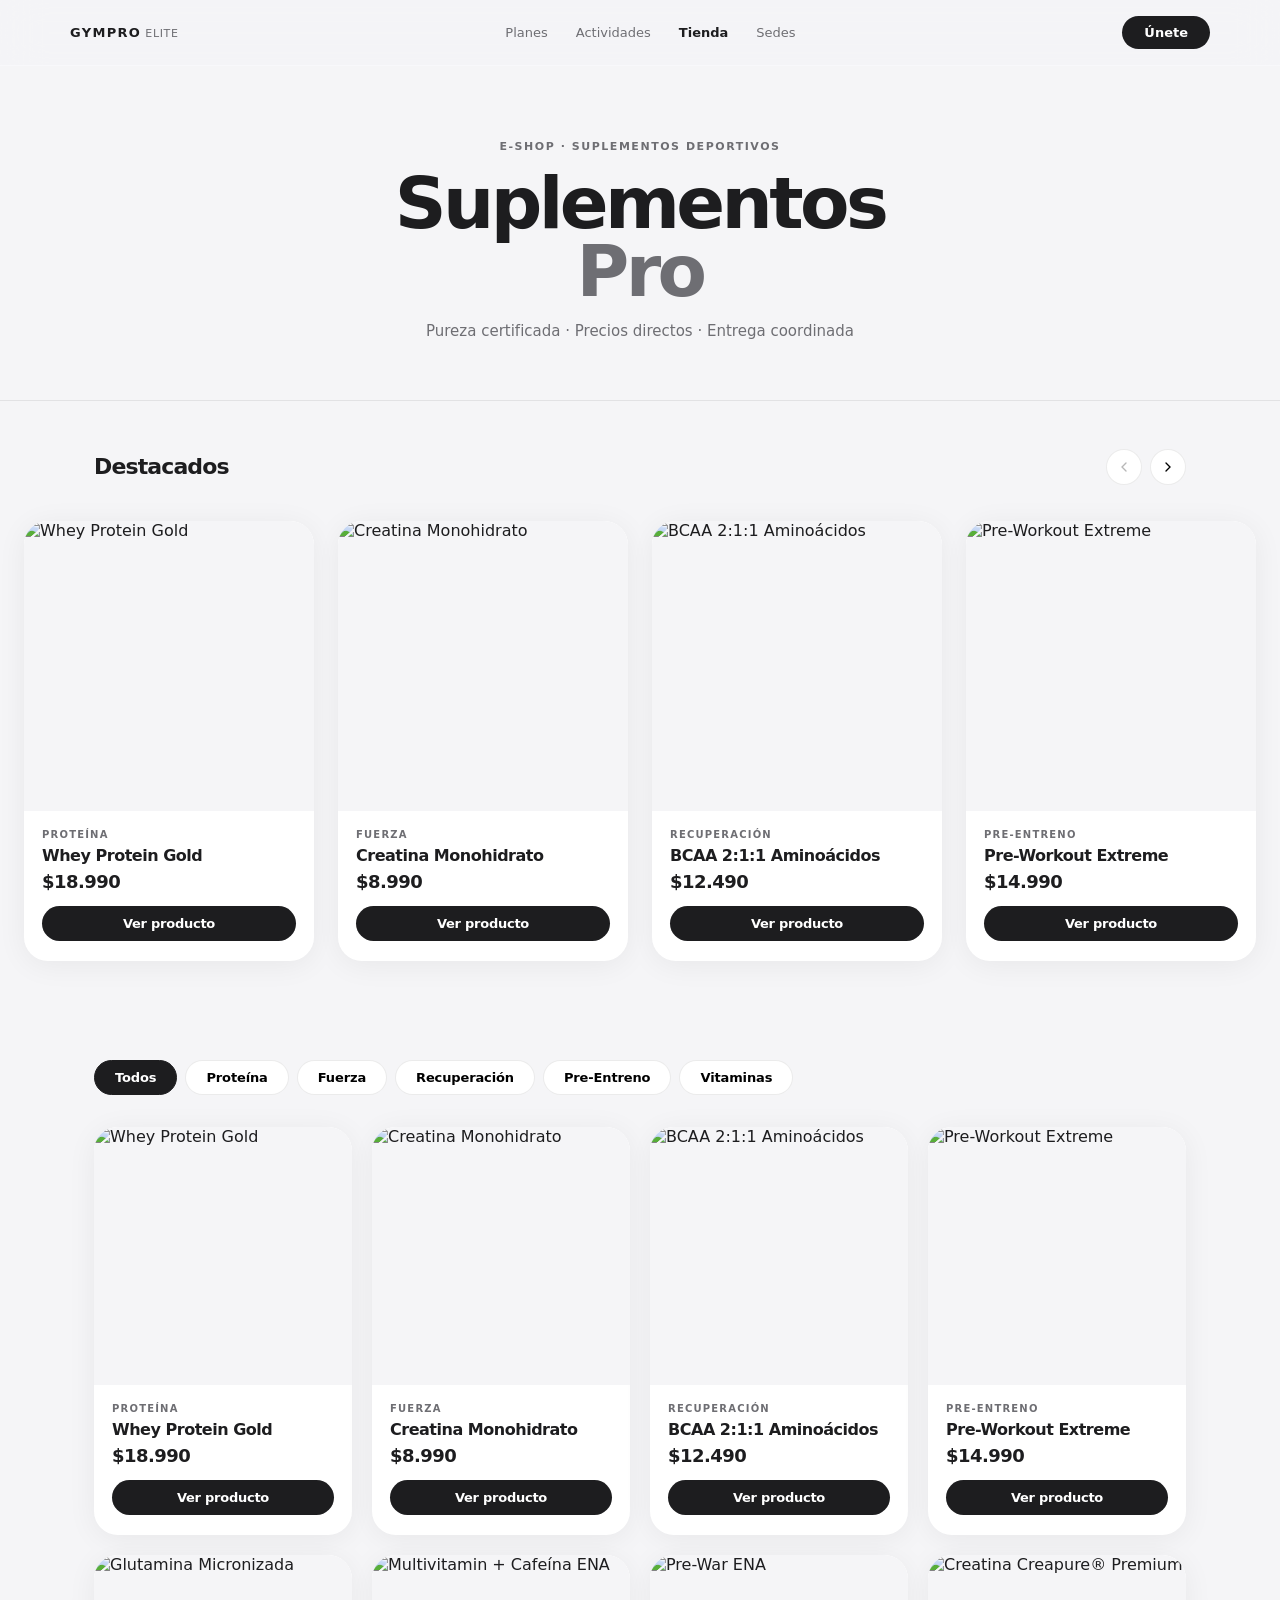
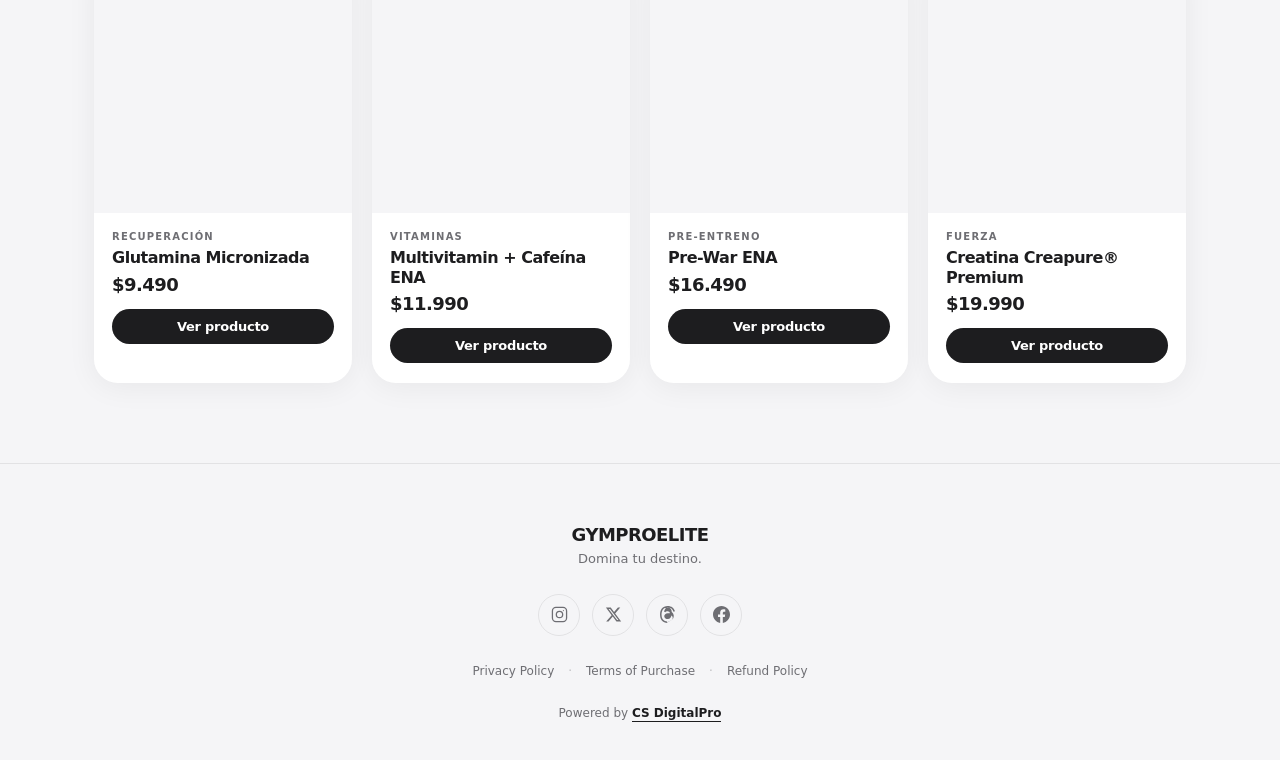
==== shop.html @ 8d7bb4a6 "feat: build completo de GymPro Elite con bento grid y shop" ====
<!DOCTYPE html>
<html lang="es">
<head>
  <meta charset="UTF-8" />
  <meta name="viewport" content="width=device-width, initial-scale=1.0" />
  <title>GymPro Elite — Tienda de Suplementos</title>
  <meta name="description" content="Suplementos deportivos premium. Whey Protein, Creatina, BCAA, Pre-workout y más. Pureza garantizada en cada scoop." />
  <link rel="icon" type="image/svg+xml" href="data:image/svg+xml,<svg xmlns='http://www.w3.org/2000/svg' viewBox='0 0 32 32'><rect width='32' height='32' rx='8' fill='%23CCFF00'/><text x='50%25' y='56%25' text-anchor='middle' dominant-baseline='middle' font-family='system-ui' font-weight='900' font-size='16' fill='%231D1D1F'>G</text></svg>" />
  <link rel="stylesheet" href="assets/css/style.css" />
  <link rel="stylesheet" href="https://cdn.jsdelivr.net/npm/swiper@11/swiper-bundle.min.css" />
</head>
<body>

  <!-- ================================================================
       NAVIGATION
       ================================================================ -->
  <nav class="nav" id="nav" role="navigation" aria-label="Navegación principal">
    <div class="nav__inner">
      <a href="index.html" class="nav__logo">GYMPRO<span> ELITE</span></a>

      <div class="nav__links">
        <a href="index.html#planes">Planes</a>
        <a href="index.html#bento">Actividades</a>
        <a href="shop.html" class="active">Tienda</a>
        <a href="index.html#sedes">Sedes</a>
      </div>

      <button class="nav__burger" id="burger" aria-label="Menú" aria-expanded="false">
        <span></span><span></span><span></span>
      </button>

      <a href="index.html#planes" class="nav__cta">Únete</a>
    </div>

    <div class="nav__mobile" id="nav-mobile" aria-hidden="true">
      <a href="index.html#planes">Planes</a>
      <a href="index.html#bento">Actividades</a>
      <a href="shop.html">Tienda</a>
      <a href="index.html#sedes">Sedes</a>
      <a href="legal.html">Legal</a>
    </div>
  </nav>

  <!-- ================================================================
       SHOP HERO BANNER
       ================================================================ -->
  <header class="shop-hero" aria-label="Encabezado tienda">
    <p class="shop-hero__eyebrow">E-Shop · Suplementos Deportivos</p>
    <h1 class="shop-hero__title">
      Suplementos<br /><span>Pro</span>
    </h1>
    <p class="shop-hero__sub">Pureza certificada · Precios directos · Entrega coordinada</p>
  </header>

  <!-- ================================================================
       FEATURED PRODUCTS SLIDER — Swiper con navegación por flechas en
       desktop y swipe en mobile
       ================================================================ -->
  <section class="shop-slider-wrap reveal" aria-label="Productos destacados">
    <div class="shop-slider-header">
      <h2>Destacados</h2>
      <div class="shop-nav-btns" aria-label="Navegar productos">
        <button class="shop-nav-btn shop-prev" aria-label="Anterior">
          <svg viewBox="0 0 24 24" fill="none" stroke="currentColor" stroke-width="2" stroke-linecap="round">
            <polyline points="15 18 9 12 15 6"/>
          </svg>
        </button>
        <button class="shop-nav-btn shop-next" aria-label="Siguiente">
          <svg viewBox="0 0 24 24" fill="none" stroke="currentColor" stroke-width="2" stroke-linecap="round">
            <polyline points="9 18 15 12 9 6"/>
          </svg>
        </button>
      </div>
    </div>

    <!-- Swiper: slides renderiazadas dinámicamente desde JS -->
    <div class="shop-swiper swiper">
      <div class="swiper-wrapper">
        <!-- Productos insertados por main.js → initShopSlider() -->
      </div>
    </div>
  </section>

  <!-- ================================================================
       CATEGORY FILTERS — Filtrado en tiempo real sin recarga
       ================================================================ -->
  <section class="shop-filters reveal" aria-label="Filtrar por categoría" role="group">
    <button class="filter-btn active" data-filter="all">Todos</button>
    <button class="filter-btn" data-filter="Proteína">Proteína</button>
    <button class="filter-btn" data-filter="Fuerza">Fuerza</button>
    <button class="filter-btn" data-filter="Recuperación">Recuperación</button>
    <button class="filter-btn" data-filter="Pre-Entreno">Pre-Entreno</button>
    <button class="filter-btn" data-filter="Vitaminas">Vitaminas</button>
  </section>

  <!-- ================================================================
       PRODUCT GRID — CSS Grid responsivo, filtrable por categoría
       ================================================================ -->
  <section class="shop-grid-wrap" aria-label="Catálogo de productos">
    <div class="shop-grid" id="shop-grid" role="list">
      <!-- Tarjetas insertadas por main.js → renderShopGrid() -->
    </div>

    <!-- Estado vacío cuando no hay productos en la categoría seleccionada -->
    <div class="shop-empty" id="shop-empty" role="status" aria-live="polite">
      <p>No hay productos en esta categoría por el momento.</p>
    </div>
  </section>

  <!-- ================================================================
       FOOTER
       ================================================================ -->
  <footer class="footer" role="contentinfo">
    <div class="footer__inner">

      <div class="footer__brand">
        <span class="footer__logo-txt">GYMPRO<strong>ELITE</strong></span>
        <p class="footer__tagline">Domina tu destino.</p>
      </div>

      <nav class="footer__social" aria-label="Redes sociales">
        <a href="#" class="social-icon" aria-label="Instagram">
          <svg viewBox="0 0 24 24" fill="none" stroke="currentColor" stroke-width="1.8" stroke-linecap="round">
            <rect x="2" y="2" width="20" height="20" rx="5"/>
            <circle cx="12" cy="12" r="4.5"/>
            <circle cx="17.5" cy="6.5" r="0.8" fill="currentColor" stroke="none"/>
          </svg>
        </a>
        <a href="#" class="social-icon" aria-label="X (Twitter)">
          <svg viewBox="0 0 24 24" fill="currentColor">
            <path d="M18.244 2.25h3.308l-7.227 8.26 8.502 11.24H16.17l-5.214-6.817L4.99 21.75H1.68l7.73-8.835L1.254 2.25H8.08l4.713 6.231zm-1.161 17.52h1.833L7.084 4.126H5.117z"/>
          </svg>
        </a>
        <a href="#" class="social-icon" aria-label="Threads">
          <svg viewBox="0 0 24 24" fill="currentColor">
            <path d="M12.186 24h-.007c-3.581-.024-6.334-1.205-8.184-3.509C2.35 18.44 1.5 15.586 1.472 12.01v-.017c.028-3.579.879-6.43 2.525-8.482C5.845 1.205 8.6.024 12.18 0h.014c2.746.02 5.043.725 6.826 2.098 1.677 1.29 2.858 3.13 3.509 5.467l-2.04.569c-1.104-3.96-3.898-5.984-8.304-6.015-2.91.022-5.11.936-6.54 2.717C4.307 6.504 3.616 8.914 3.589 12c.027 3.086.718 5.496 2.057 7.164 1.43 1.783 3.631 2.698 6.54 2.717 2.623-.02 4.358-.631 5.8-2.045 1.647-1.613 1.618-3.593 1.09-4.798-.31-.71-.873-1.3-1.634-1.75-.192 1.352-.622 2.446-1.284 3.272-.886 1.102-2.14 1.704-3.73 1.79-1.202.065-2.361-.218-3.259-.801-1.063-.689-1.685-1.74-1.752-2.964-.065-1.19.408-2.285 1.33-3.082.88-.76 2.119-1.207 3.583-1.291 1.195-.069 2.314.158 3.02.142-.126-.981-.439-1.676-.96-2.075-.595-.46-1.42-.698-2.507-.713l-.06-.001c-1.05 0-2.278.317-2.978 1.404l-1.74-1.133C8.764 2.585 10.26 2 12.085 2l.078.002c3.726.053 5.8 2.366 5.8 5.767 0 .27-.011.537-.033.801.307.219.594.457.857.713 1.087 1.051 1.783 2.394 1.952 3.799.232 1.935-.117 4.434-2.29 6.482-1.884 1.779-4.207 2.641-7.585 2.436z"/>
          </svg>
        </a>
        <a href="#" class="social-icon" aria-label="Facebook">
          <svg viewBox="0 0 24 24" fill="currentColor">
            <path d="M24 12.073c0-6.627-5.373-12-12-12s-12 5.373-12 12c0 5.99 4.388 10.954 10.125 11.854v-8.385H7.078v-3.47h3.047V9.43c0-3.007 1.792-4.669 4.533-4.669 1.312 0 2.686.235 2.686.235v2.953H15.83c-1.491 0-1.956.925-1.956 1.874v2.25h3.328l-.532 3.47h-2.796v8.385C19.612 23.027 24 18.062 24 12.073z"/>
          </svg>
        </a>
      </nav>

      <div class="footer__links">
        <a href="legal.html#privacy">Privacy Policy</a>
        <span class="footer__divider">·</span>
        <a href="legal.html#terms">Terms of Purchase</a>
        <span class="footer__divider">·</span>
        <a href="legal.html#refund">Refund Policy</a>
      </div>

      <p class="footer__powered">
        Powered by <a href="https://csdigitalpro.com" target="_blank" rel="noopener noreferrer">CS DigitalPro</a>
      </p>

    </div>
  </footer>

  <!-- ================================================================
       MODAL: PRODUCTO
       ================================================================ -->
  <div class="modal-overlay" id="modal-product" role="dialog" aria-modal="true" aria-labelledby="pm-name">
    <div class="modal modal--product">
      <button class="modal__close" onclick="closeModal('modal-product')" aria-label="Cerrar">✕</button>
      <div class="product-modal">
        <div class="product-modal__img">
          <img id="pm-img" src="" alt="" />
          <span class="product-modal__badge" id="pm-cat"></span>
        </div>
        <div class="product-modal__info">
          <span class="product-modal__cat" id="pm-cat-lbl"></span>
          <h2 class="product-modal__name" id="pm-name"></h2>
          <p class="product-modal__desc" id="pm-desc"></p>
          <div id="pm-variants"></div>
          <p class="product-modal__price" id="pm-price"></p>
          <div class="product-modal__actions">
            <button class="btn btn--dark" onclick="addToCart()">Agregar al carrito</button>
            <button class="btn btn--neon" onclick="buyOnWhatsApp()">Comprar por WhatsApp</button>
          </div>
        </div>
      </div>
    </div>
  </div>

  <!-- ================================================================
       MODAL: COMPRA EXITOSA
       ================================================================ -->
  <div class="modal-overlay" id="modal-success" role="dialog" aria-modal="true" aria-labelledby="success-title">
    <div class="modal modal--success">
      <button class="modal__close" onclick="closeModal('modal-success')" aria-label="Cerrar">✕</button>
      <div class="success-icon" aria-hidden="true">
        <svg viewBox="0 0 60 60" fill="none">
          <circle cx="30" cy="30" r="28" stroke="#CCFF00" stroke-width="2"/>
          <path d="M18 30 L26 38 L42 22" stroke="#CCFF00" stroke-width="3" stroke-linecap="round" stroke-linejoin="round"/>
        </svg>
      </div>
      <h2 id="success-title">¡Compra Exitosa!</h2>
      <p>Tu pedido fue registrado. Nos comunicaremos por WhatsApp para coordinar el envío. ¡Gracias por elegir GymPro Elite!</p>
      <button class="btn btn--dark" onclick="closeModal('modal-success')">Cerrar</button>
    </div>
  </div>

  <!-- Cart bubble -->
  <button class="cart-bubble" id="cart-bubble" aria-label="Ver carrito">
    <svg viewBox="0 0 24 24" fill="none" stroke="currentColor" stroke-width="2" stroke-linecap="round">
      <path d="M6 2L3 6v14a2 2 0 002 2h14a2 2 0 002-2V6l-3-4z"/>
      <line x1="3" y1="6" x2="21" y2="6"/>
      <path d="M16 10a4 4 0 01-8 0"/>
    </svg>
    <span class="cart-count" id="cart-count">0</span>
  </button>

  <script src="https://cdn.jsdelivr.net/npm/swiper@11/swiper-bundle.min.js"></script>
  <script src="assets/js/main.js"></script>
</body>
</html>
---- assets/css/style.css ----
/* ============================================================
   GymPro Elite — style.css
   Apple Light Tech Aesthetic · CsDigitalPro Agency
   ============================================================ */

/* ---- 1. CSS Custom Properties ----
   Paleta central: fondo seda, blanco puro, neon #CCFF00, dark #1D1D1F.
   Todas las animaciones usan --ease para coherencia visual global. */
:root {
  --bg:       #F5F5F7;
  --white:    #FFFFFF;
  --neon:     #CCFF00;
  --dark:     #1D1D1F;
  --grey:     #6E6E73;
  --border:   rgba(0, 0, 0, 0.08);
  --shadow:   0 4px 30px rgba(0, 0, 0, 0.06);
  --shadow-h: 0 16px 50px rgba(0, 0, 0, 0.12);
  --radius:   24px;
  --radius-s: 14px;
  /* Curva de animación inspirada en Motion de Apple */
  --ease:     cubic-bezier(0.23, 1, 0.32, 1);
  --dur:      0.8s;
  --font:     -apple-system, BlinkMacSystemFont, 'SF Pro Display', 'Segoe UI', system-ui, sans-serif;
}

/* ---- 2. Reset & Base ---- */
*, *::before, *::after { box-sizing: border-box; margin: 0; padding: 0; }
html { scroll-behavior: smooth; font-size: 16px; -webkit-text-size-adjust: 100%; }
body {
  font-family: var(--font);
  background: var(--bg);
  color: var(--dark);
  overflow-x: hidden;
  animation: pageFadeIn 0.6s var(--ease) both;
}
/* IMPORTANTE: Solo opacity — nunca transform en body.
   Un transform en cualquier ancestor convierte ese nodo en el containing block
   de todos sus descendientes con position:fixed, rompiendo los modales. */
@keyframes pageFadeIn { from { opacity: 0; } to { opacity: 1; } }
img  { max-width: 100%; display: block; }
a    { text-decoration: none; color: inherit; }
ul   { list-style: none; }
button { cursor: pointer; border: none; background: none; font-family: var(--font); }
input, select { font-family: var(--font); }

/* ---- 3. Utility Buttons ----
   Sistema de botones tipo cápsula inspirado en Apple HIG. */
.btn {
  display: inline-flex; align-items: center; justify-content: center; gap: 8px;
  padding: 14px 30px; border-radius: 50px;
  font-size: 15px; font-weight: 600; letter-spacing: -0.02em;
  transition: all var(--dur) var(--ease); white-space: nowrap;
}
.btn--dark   { background: var(--dark); color: var(--white); }
.btn--dark:hover   { background: #333; transform: translateY(-2px); box-shadow: 0 10px 30px rgba(0,0,0,.2); }
.btn--neon   { background: var(--neon); color: var(--dark); }
.btn--neon:hover   { background: #d4ff00; transform: translateY(-2px); box-shadow: 0 10px 30px rgba(204,255,0,.4); }
.btn--outline{ background: transparent; color: var(--dark); border: 1.5px solid var(--border); }
.btn--outline:hover{ background: var(--dark); color: var(--white); border-color: var(--dark); transform: translateY(-2px); }
.btn--sm     { padding: 10px 20px; font-size: 13px; }

/* ---- 4. Reveal on Scroll ----
   IntersectionObserver activa .visible cuando el elemento entra al viewport.
   Los elementos se deslizan desde abajo con fade-in progresivo. */
.reveal {
  opacity: 0;
  transform: translateY(40px);
  transition: opacity 0.9s var(--ease), transform 0.9s var(--ease);
}
.reveal.visible { opacity: 1; transform: none; }

/* Variante: retraso escalonado por índice (aplicado desde JS) */
.reveal[data-delay="1"] { transition-delay: 0.1s; }
.reveal[data-delay="2"] { transition-delay: 0.2s; }
.reveal[data-delay="3"] { transition-delay: 0.3s; }
.reveal[data-delay="4"] { transition-delay: 0.4s; }

/* ============================================================
   5. NAVIGATION — Glassmorphism sticky nav
   backdrop-filter crea el efecto de vidrio esmerilado.
   La clase --scrolled se agrega dinámicamente con JS. */
.nav {
  position: fixed; top: 0; left: 0; right: 0; z-index: 100;
  padding: 16px 24px;
  backdrop-filter: blur(20px) saturate(180%);
  -webkit-backdrop-filter: blur(20px) saturate(180%);
  background: rgba(245, 245, 247, 0.82);
  border-bottom: 1px solid rgba(255, 255, 255, 0.4);
  transition: padding 0.4s var(--ease), background 0.4s var(--ease);
}
.nav--scrolled { padding: 10px 24px; background: rgba(245, 245, 247, 0.96); }

.nav__inner {
  max-width: 1140px; margin: 0 auto;
  display: flex; align-items: center; justify-content: space-between; gap: 16px;
}
.nav__logo {
  font-size: 13px; font-weight: 800; letter-spacing: 0.1em; color: var(--dark);
  text-transform: uppercase;
}
.nav__logo span { color: var(--grey); font-weight: 400; font-size: 11px; letter-spacing: 0.06em; }

.nav__links { display: flex; gap: 28px; font-size: 13px; font-weight: 500; color: var(--grey); }
.nav__links a { transition: color 0.3s; }
.nav__links a:hover { color: var(--dark); }

.nav__cta {
  background: var(--dark); color: var(--white);
  padding: 9px 22px; border-radius: 50px;
  font-size: 13px; font-weight: 600;
  transition: all 0.3s var(--ease);
}
.nav__cta:hover { background: #2d2d30; transform: scale(1.04); }

/* Hamburger — mobile only */
.nav__burger {
  display: none; flex-direction: column; gap: 5px;
  width: 24px; cursor: pointer;
}
.nav__burger span {
  display: block; height: 2px; background: var(--dark); border-radius: 2px;
  transition: all 0.3s var(--ease);
}
.nav__burger.active span:nth-child(1) { transform: translateY(7px) rotate(45deg); }
.nav__burger.active span:nth-child(2) { opacity: 0; transform: scaleX(0); }
.nav__burger.active span:nth-child(3) { transform: translateY(-7px) rotate(-45deg); }

/* Mobile nav drawer */
.nav__mobile {
  display: none; flex-direction: column; gap: 0;
  position: fixed; top: 60px; left: 0; right: 0; z-index: 99;
  background: rgba(245,245,247,0.98);
  backdrop-filter: blur(20px);
  border-bottom: 1px solid var(--border);
  padding: 16px 24px;
  transform: translateY(-110%);
  transition: transform 0.5s var(--ease);
}
.nav__mobile.open { transform: translateY(0); }
.nav__mobile a {
  padding: 14px 0; font-size: 16px; font-weight: 600;
  border-bottom: 1px solid var(--border); color: var(--dark);
}
.nav__mobile a:last-child { border: none; }

/* ============================================================
   6. HERO SECTION — Parallax dinámico en 3 capas
   Capa 1 (bg): Texto "LIMITLESS" en gris ultra suave, se mueve en parallax lento.
   Capa 2 (content): Headline principal + CTA.
   El efecto parallax se gestiona desde JS vía requestAnimationFrame. */
.hero {
  min-height: 100svh; min-height: 100vh;
  display: flex; flex-direction: column; align-items: center; justify-content: center;
  text-align: center; position: relative; overflow: hidden;
  padding: 120px 24px 80px;
}

/* Texto de fondo — capa parallax lenta */
.hero__bg-text {
  position: absolute;
  font-size: clamp(72px, 22vw, 260px);
  font-weight: 900; letter-spacing: -0.06em;
  color: rgba(0, 0, 0, 0.04);
  white-space: nowrap; user-select: none; pointer-events: none;
  top: 50%; transform: translateY(-50%);
  will-change: transform;
}

/* Contenido principal */
.hero__content { position: relative; z-index: 2; max-width: 720px; }

.hero__eyebrow {
  font-size: 11px; font-weight: 700; letter-spacing: 0.14em;
  text-transform: uppercase; color: var(--grey); margin-bottom: 24px;
}
.hero__title {
  font-size: clamp(52px, 11vw, 108px);
  font-weight: 900; line-height: 0.92;
  letter-spacing: -0.05em; color: var(--dark);
  margin-bottom: 24px;
}
.hero__highlight {
  background: var(--neon); padding: 2px 8px 6px;
  display: inline-block; border-radius: 4px;
}
.hero__sub {
  font-size: 16px; color: var(--grey); line-height: 1.65;
  margin-bottom: 40px; max-width: 460px; margin-left: auto; margin-right: auto;
}

/* Scroll indicator animado */
.hero__scroll {
  position: absolute; bottom: 32px; left: 50%;
  transform: translateX(-50%); display: flex; flex-direction: column; align-items: center; gap: 8px;
}
.hero__scroll-line {
  width: 1px; height: 48px;
  background: linear-gradient(to bottom, transparent, var(--grey));
  animation: scrollPulse 2s ease-in-out infinite;
}
.hero__scroll-label { font-size: 10px; color: var(--grey); letter-spacing: 0.1em; text-transform: uppercase; }
@keyframes scrollPulse {
  0%, 100% { opacity: 0; transform: scaleY(0.5); }
  50%       { opacity: 1; transform: scaleY(1); }
}

/* ============================================================
   7. BENTO GRID — Layout tipo Apple App Store
   3 columnas en desktop: E-Shop (tall left) + HIIT + Bio-Data (top right) + Sedes (bottom right, 2 cols).
   Se aplana a 1 columna en mobile. */
.bento { max-width: 1140px; margin: 0 auto; padding: 40px 20px 80px; }

.bento__grid {
  display: grid;
  grid-template-columns: 1.15fr 1fr 1fr;
  grid-template-rows: 280px 220px;
  gap: 16px;
}

/* ---- Bento Card Base ---- */
.bento__card {
  background: var(--white); border-radius: var(--radius);
  padding: 28px 28px 24px; position: relative; overflow: hidden;
  transition: transform var(--dur) var(--ease), box-shadow var(--dur) var(--ease);
  box-shadow: var(--shadow); cursor: default;
}
.bento__card--clickable { cursor: pointer; }
.bento__card--clickable:hover { transform: translateY(-5px) scale(1.012); box-shadow: var(--shadow-h); }
.bento__card--neon { background: var(--neon); }

/* Grid placement */
.bento__card--shop   { grid-column: 1; grid-row: 1 / 3; }
.bento__card--act    { grid-column: 2; grid-row: 1; }
.bento__card--bio    { grid-column: 3; grid-row: 1; }
.bento__card--sedes  { grid-column: 2 / 4; grid-row: 2; }

/* ---- Bento Texto ---- */
.bento__label {
  font-size: 10px; font-weight: 700; letter-spacing: 0.16em;
  text-transform: uppercase; color: var(--grey); display: block; margin-bottom: 12px;
}
.bento__card--neon .bento__label { color: rgba(0,0,0,0.45); }
.bento__title {
  font-size: clamp(20px, 2.5vw, 30px);
  font-weight: 800; letter-spacing: -0.04em; line-height: 1.1; margin-bottom: 8px;
}
.bento__sub { font-size: 13px; color: var(--grey); }
.bento__card--neon .bento__sub { color: rgba(0,0,0,0.55); }

/* ---- E-Shop Card: mini-slider automático ---- */
.bento__shop-link {
  display: inline-block; margin-top: 10px;
  font-size: 13px; font-weight: 600; color: var(--grey);
  transition: color 0.3s;
}
.bento__shop-link:hover { color: var(--dark); }

/* El slider ocupa el espacio inferior de la card con fade superior para fusionarse con el fondo */
.bento-mini-slider {
  position: absolute; bottom: 0; right: 0; left: 0;
  height: 220px; border-radius: 0 0 var(--radius) var(--radius); overflow: hidden;
}
/* Gradiente superior que suaviza la transición imagen→fondo blanco de la card */
.bento-mini-slider::before {
  content: ''; position: absolute; top: 0; left: 0; right: 0; height: 60px; z-index: 1;
  background: linear-gradient(to bottom, var(--white), transparent);
}
.bento-mini-slider .swiper-slide img {
  width: 100%; height: 100%; object-fit: cover;
  transition: transform 0.8s var(--ease);
}
.bento-mini-slider .swiper-slide:hover img { transform: scale(1.05); }

/* ---- Actividades Card ---- */
.bento__act-icon {
  position: absolute; bottom: 20px; right: 20px; width: 56px; height: 56px;
  opacity: 0.45; transition: all 0.5s var(--ease);
}
.bento__card--act:hover .bento__act-icon { opacity: 0.9; transform: rotate(15deg) scale(1.1); }

/* ---- Bio-Data Card: gráfico SVG animado ---- */
.bento__chart {
  width: 100%; margin: 14px 0 12px;
}
/* La línea del gráfico se anima con stroke-dasharray al hacer hover */
.bento__chart-line {
  stroke-dasharray: 300;
  stroke-dashoffset: 300;
  animation: drawLine 1.5s var(--ease) forwards;
  animation-delay: 0.5s;
}
@keyframes drawLine { to { stroke-dashoffset: 0; } }

.bento__stats { display: flex; gap: 20px; margin-top: 4px; }
.bento__stat  { display: flex; flex-direction: column; gap: 2px; }
.bento__stat-num { font-size: 20px; font-weight: 800; letter-spacing: -0.04em; }
.bento__stat-lbl { font-size: 10px; color: var(--grey); text-transform: uppercase; letter-spacing: 0.08em; }

/* ---- Sedes Card ---- */
.bento__tags { display: flex; gap: 8px; flex-wrap: wrap; margin: 14px 0 0; }
.tag {
  background: var(--bg); padding: 7px 16px; border-radius: 50px;
  font-size: 12px; font-weight: 500; border: 1px solid var(--border);
  transition: all 0.3s var(--ease);
}
.tag:hover { background: var(--dark); color: var(--white); border-color: var(--dark); }
.bento__map-svg {
  position: absolute; bottom: 16px; right: 16px;
  width: 90px; height: 90px; opacity: 0.5;
}

/* ============================================================
   8. STATS BAR — Contadores animados con número en Neon */
.stats { background: var(--dark); color: var(--white); padding: 64px 24px; }
.stats__inner {
  max-width: 1140px; margin: 0 auto;
  display: grid; grid-template-columns: repeat(4, 1fr); gap: 32px; text-align: center;
}
.stats__num {
  display: block; font-size: clamp(36px, 5vw, 60px);
  font-weight: 900; letter-spacing: -0.04em; color: var(--neon);
}
.stats__suffix { font-size: 0.65em; }
.stats__label  { font-size: 13px; color: rgba(255,255,255,0.45); margin-top: 8px; display: block; }

/* ============================================================
   9. FOOTER */
.footer {
  background: var(--bg); border-top: 1px solid var(--border);
  padding: 60px 24px 40px;
}
.footer__inner {
  max-width: 1140px; margin: 0 auto;
  display: flex; flex-direction: column; align-items: center; gap: 28px; text-align: center;
}
.footer__logo-txt { font-size: 18px; font-weight: 900; letter-spacing: -0.03em; display: block; margin-bottom: 6px; }
.footer__tagline  { font-size: 13px; color: var(--grey); }

/* Social icons */
.footer__social { display: flex; gap: 12px; }
.social-icon {
  width: 42px; height: 42px; border-radius: 50%;
  border: 1px solid var(--border); color: var(--grey);
  display: flex; align-items: center; justify-content: center;
  transition: all 0.35s var(--ease);
}
.social-icon svg { width: 17px; height: 17px; }
.social-icon:hover { background: var(--dark); color: var(--white); border-color: var(--dark); transform: translateY(-3px) scale(1.08); }

/* Footer links */
.footer__links { display: flex; gap: 14px; align-items: center; flex-wrap: wrap; justify-content: center; font-size: 12px; color: var(--grey); }
.footer__links a:hover { color: var(--dark); }
.footer__divider { opacity: 0.4; }

.footer__powered { font-size: 12px; color: var(--grey); }
.footer__powered a { font-weight: 700; color: var(--dark); border-bottom: 1px solid var(--dark); padding-bottom: 1px; transition: all 0.3s; }
.footer__powered a:hover { color: var(--neon); background: var(--dark); border-color: var(--dark); padding: 2px 6px; border-radius: 4px; text-decoration: none; }

/* ============================================================
   10. MODAL SYSTEM — Apple-style modal con blur overlay

   Patrón robusto para todos los tamaños de pantalla:
   - overlay: position:fixed + overflow-y:auto → el OVERLAY scrollea si el modal es alto
   - modal: margin:auto → se centra si hay espacio, sube al top si no hay
   Así nunca queda cortado ni requiere scroll del página debajo. */
.modal-overlay {
  position: fixed; inset: 0; z-index: 200;
  background: rgba(0, 0, 0, 0.48);
  backdrop-filter: blur(10px); -webkit-backdrop-filter: blur(10px);
  /* flex-start + padding + margin:auto en el modal = centrado cuando entra,
     scrolleable dentro del overlay cuando el modal es más alto que el viewport */
  display: flex; align-items: flex-start; justify-content: center;
  padding: 24px 20px;
  overflow-y: auto; /* El overlay scrollea internamente — el fixed nunca se mueve */
  -webkit-overflow-scrolling: touch; /* iOS Safari: habilita scroll inercial en overlay fijo */
  opacity: 0; pointer-events: none;
  transition: opacity 0.4s var(--ease);
}
.modal-overlay.open { opacity: 1; pointer-events: all; }

/* Base modal */
.modal {
  background: var(--white); border-radius: 28px;
  padding: 40px; max-width: 580px; width: 100%;
  position: relative;
  /* margin:auto en un flex-start container centra verticalmente si sobra espacio */
  margin: auto;
  /* Sin max-height ni overflow en el modal: el overlay ya maneja el scroll */
  transform: translateY(28px) scale(0.97);
  transition: transform 0.5s var(--ease);
  box-shadow: 0 30px 80px rgba(0,0,0,0.18);
  /* Garantiza que el modal nunca se encoja menos de lo que su contenido necesita */
  flex-shrink: 0;
}
.modal-overlay.open .modal { transform: translateY(0) scale(1); }

/* Scrollbar — ya no va en el modal sino en el overlay */
.modal-overlay::-webkit-scrollbar { width: 4px; }
.modal-overlay::-webkit-scrollbar-track { background: transparent; }
.modal-overlay::-webkit-scrollbar-thumb { background: rgba(255,255,255,0.3); border-radius: 4px; }

/* Variantes de modal */
.modal--wide    { max-width: 820px; }
.modal--product { max-width: 740px; padding: 32px; }
.modal--success { text-align: center; padding: 60px 40px; max-width: 420px; }

/* Botón de cierre */
.modal__close {
  position: absolute; top: 18px; right: 18px;
  width: 30px; height: 30px; border-radius: 50%;
  background: var(--bg); color: var(--grey); font-size: 13px;
  display: flex; align-items: center; justify-content: center;
  transition: all 0.25s var(--ease); z-index: 1;
}
.modal__close:hover { background: var(--dark); color: var(--white); }

.modal__title { font-size: 28px; font-weight: 800; letter-spacing: -0.04em; margin-bottom: 8px; }
.modal__sub   { font-size: 14px; color: var(--grey); margin-bottom: 32px; }

/* ---- MODAL: Planes de Membresía ----
   Cards con el mismo lenguaje visual que las bento-cards:
   fondo blanco, sombra, radio 24px y elevación al hover. */
.modal__plans { display: grid; grid-template-columns: repeat(3, 1fr); gap: 16px; }

.plan-card {
  background: var(--white);
  border-radius: var(--radius);        /* igual que bento-cards */
  box-shadow: var(--shadow);           /* igual que bento-cards */
  padding: 28px 22px;
  display: flex; flex-direction: column;
  transition: transform var(--dur) var(--ease), box-shadow var(--dur) var(--ease);
  position: relative; overflow: hidden;
}
.plan-card:hover { transform: translateY(-5px) scale(1.012); box-shadow: var(--shadow-h); }

/* Card destacada: usa el neon como la bento act-card */
.plan-card--featured { background: var(--neon); }
.plan-card--featured:hover { box-shadow: 0 16px 50px rgba(204,255,0,0.35); }

/* Label de plan — mismo estilo que bento__label */
.plan-badge {
  font-size: 10px; font-weight: 700; letter-spacing: 0.16em;
  text-transform: uppercase; color: var(--grey);
  display: block; margin-bottom: 14px;
}
.plan-card--featured .plan-badge { color: rgba(0,0,0,0.45); }

.plan-price {
  font-size: 30px; font-weight: 900; letter-spacing: -0.05em;
  margin-bottom: 18px; line-height: 1;
}
.plan-price sup   { font-size: 15px; font-weight: 600; vertical-align: top; margin-top: 6px; display: inline-block; }
.plan-price small { font-size: 13px; font-weight: 400; color: var(--grey); }
.plan-card--featured .plan-price small { color: rgba(0,0,0,0.5); }

.plan-benefits { margin-bottom: 22px; display: flex; flex-direction: column; gap: 10px; flex: 1; }
.plan-benefits li { font-size: 13px; color: var(--grey); display: flex; gap: 8px; align-items: flex-start; line-height: 1.4; }
.plan-benefits li::before { content: "✓"; color: var(--dark); font-weight: 800; flex-shrink: 0; }
.plan-card--featured .plan-benefits li { color: rgba(0,0,0,0.65); }
.plan-card--featured .plan-benefits li::before { color: rgba(0,0,0,0.8); }

/* ---- MODAL: Actividades — slider de cards ---- */
.act-slider { padding-bottom: 44px; margin-top: 8px; }

.act-card {
  border-radius: 20px; padding: 24px 20px;
  min-height: 200px; display: flex; flex-direction: column; justify-content: flex-end;
  position: relative; overflow: hidden;
}
.act-card--light { background: var(--bg); }
.act-card--neon  { background: var(--neon); }
.act-card--dark  { background: var(--dark); color: var(--white); }

.act-card__icon  {
  font-size: 52px; position: absolute; top: 18px; right: 18px;
  opacity: 0.25; transition: all 0.5s var(--ease);
}
.act-card:hover .act-card__icon { opacity: 0.6; transform: scale(1.15) rotate(-10deg); }
.act-card__title { font-size: 22px; font-weight: 800; letter-spacing: -0.04em; }
.act-card__sub   { font-size: 12px; opacity: 0.6; margin-top: 5px; }
.act-card--neon .act-card__sub { color: rgba(0,0,0,0.55); }

/* Swiper custom styling */
.swiper-button-next::after,
.swiper-button-prev::after { font-size: 14px !important; font-weight: 900; color: var(--dark) !important; }
.swiper-button-next, .swiper-button-prev {
  width: 36px !important; height: 36px !important;
  background: var(--white); border-radius: 50%;
  box-shadow: 0 4px 16px rgba(0,0,0,0.1);
  transition: all 0.3s var(--ease);
}
.swiper-button-next:hover, .swiper-button-prev:hover { background: var(--dark); }
.swiper-button-next:hover::after, .swiper-button-prev:hover::after { color: var(--white) !important; }
.swiper-pagination-bullet { background: var(--grey) !important; opacity: 0.4 !important; }
.swiper-pagination-bullet-active { background: var(--dark) !important; opacity: 1 !important; width: 20px !important; border-radius: 4px !important; }

/* ---- MODAL: Producto — layout 2 columnas ---- */
.product-modal {
  display: grid; grid-template-columns: 1fr 1fr; gap: 28px; align-items: start;
}
.product-modal__img {
  border-radius: 18px; overflow: hidden; background: var(--bg);
  aspect-ratio: 1; position: relative;
}
.product-modal__img img { width: 100%; height: 100%; object-fit: cover; }
.product-modal__badge {
  position: absolute; top: 12px; left: 12px;
  background: var(--dark); color: var(--white);
  font-size: 10px; font-weight: 700; letter-spacing: 0.1em; text-transform: uppercase;
  padding: 4px 10px; border-radius: 50px;
}

.product-modal__cat  { font-size: 11px; font-weight: 700; letter-spacing: 0.12em; text-transform: uppercase; color: var(--grey); display: block; margin-bottom: 10px; }
.product-modal__name { font-size: 26px; font-weight: 800; letter-spacing: -0.04em; margin-bottom: 12px; line-height: 1.1; }
.product-modal__desc { font-size: 14px; color: var(--grey); line-height: 1.65; margin-bottom: 20px; }

/* Selectores de variantes */
.pm-variant-group { margin-bottom: 18px; }
.pm-variant-label { font-size: 11px; font-weight: 700; letter-spacing: 0.1em; text-transform: uppercase; display: block; margin-bottom: 10px; }
.variant-options  { display: flex; gap: 8px; flex-wrap: wrap; }
.variant-btn {
  padding: 8px 16px; border-radius: 50px;
  font-size: 12px; font-weight: 600;
  border: 1.5px solid var(--border); background: var(--bg);
  cursor: pointer; transition: all 0.25s var(--ease); font-family: var(--font);
}
.variant-btn.active, .variant-btn:hover { border-color: var(--dark); background: var(--dark); color: var(--white); }

.product-modal__price { font-size: 30px; font-weight: 900; letter-spacing: -0.04em; margin-bottom: 20px; color: var(--dark); }
.product-modal__actions { display: flex; flex-direction: column; gap: 10px; }

/* ---- MODAL: Compra Exitosa ---- */
.success-icon { width: 72px; height: 72px; margin: 0 auto 24px; }
.modal--success h2 { font-size: 26px; font-weight: 800; letter-spacing: -0.04em; margin-bottom: 12px; }
.modal--success p  { font-size: 14px; color: var(--grey); line-height: 1.65; margin-bottom: 28px; }

/* ============================================================
   11. CART BUBBLE — Carrito flotante sticky
   Aparece con transform + opacity cuando hay items en el carrito. */
.cart-bubble {
  position: fixed; bottom: 24px; right: 24px; z-index: 99;
  width: 54px; height: 54px; border-radius: 50%;
  background: var(--dark); color: var(--white);
  display: flex; align-items: center; justify-content: center; cursor: pointer;
  box-shadow: 0 8px 32px rgba(0,0,0,0.22);
  transition: all 0.4s var(--ease);
  opacity: 0; pointer-events: none; transform: scale(0.7);
}
.cart-bubble.visible { opacity: 1; pointer-events: all; transform: scale(1); }
.cart-bubble:hover   { background: var(--neon); color: var(--dark); transform: scale(1.1); }
.cart-bubble svg     { width: 22px; height: 22px; }
.cart-count {
  position: absolute; top: -4px; right: -4px;
  width: 20px; height: 20px; border-radius: 50%;
  background: var(--neon); color: var(--dark);
  font-size: 10px; font-weight: 800;
  display: flex; align-items: center; justify-content: center;
  border: 2px solid var(--bg);
}

/* ============================================================
   12. SHOP PAGE — Tienda completa (shop.html)
   ============================================================ */

/* Shop hero banner */
.shop-hero {
  padding: 140px 24px 60px;
  background: var(--bg); text-align: center;
  border-bottom: 1px solid var(--border);
}
.shop-hero__eyebrow { font-size: 11px; font-weight: 700; letter-spacing: 0.14em; text-transform: uppercase; color: var(--grey); margin-bottom: 16px; }
.shop-hero__title   { font-size: clamp(42px, 7vw, 72px); font-weight: 900; letter-spacing: -0.05em; line-height: 0.95; }
.shop-hero__title span { color: var(--grey); }
.shop-hero__sub     { font-size: 15px; color: var(--grey); margin-top: 16px; }

/* Featured slider */
.shop-slider-wrap { padding: 48px 0 0; overflow: hidden; }
.shop-slider-header {
  max-width: 1140px; margin: 0 auto;
  display: flex; align-items: center; justify-content: space-between; padding: 0 24px;
  margin-bottom: 28px;
}
.shop-slider-header h2 { font-size: 22px; font-weight: 800; letter-spacing: -0.04em; }
.shop-nav-btns { display: flex; gap: 8px; }
.shop-nav-btn {
  width: 36px; height: 36px; border-radius: 50%;
  background: var(--white); border: 1px solid var(--border);
  display: flex; align-items: center; justify-content: center;
  transition: all 0.3s var(--ease); cursor: pointer;
}
.shop-nav-btn:hover { background: var(--dark); color: var(--white); }
.shop-nav-btn svg { width: 16px; height: 16px; }

/* Swiper product cards */
.shop-swiper { padding: 8px 24px 24px !important; overflow: visible !important; }
.shop-swiper .swiper-wrapper { padding-bottom: 16px; }

/* Product card */
.product-card {
  background: var(--white); border-radius: var(--radius); overflow: hidden;
  box-shadow: var(--shadow);
  transition: transform var(--dur) var(--ease), box-shadow var(--dur) var(--ease);
  cursor: pointer;
}
.product-card:hover { transform: translateY(-6px) scale(1.01); box-shadow: var(--shadow-h); }

.product-card__img  { aspect-ratio: 1; overflow: hidden; background: var(--bg); position: relative; }
.product-card__img img { width: 100%; height: 100%; object-fit: cover; transition: transform 0.6s var(--ease); }
.product-card:hover .product-card__img img { transform: scale(1.06); }

.product-card__cat   { font-size: 10px; font-weight: 700; letter-spacing: 0.12em; text-transform: uppercase; color: var(--grey); display: block; margin-bottom: 6px; }
.product-card__name  { font-size: 16px; font-weight: 700; letter-spacing: -0.03em; margin-bottom: 6px; line-height: 1.2; }
.product-card__price { font-size: 18px; font-weight: 800; letter-spacing: -0.03em; }
.product-card__body  { padding: 18px 18px 20px; }
.product-card__action{ margin-top: 14px; width: 100%; }

/* Category filters */
.shop-filters {
  max-width: 1140px; margin: 40px auto 0;
  padding: 0 24px; display: flex; gap: 8px; flex-wrap: wrap;
}
.filter-btn {
  padding: 9px 20px; border-radius: 50px;
  font-size: 13px; font-weight: 600; letter-spacing: -0.01em;
  border: 1.5px solid var(--border); background: var(--white);
  cursor: pointer; transition: all 0.3s var(--ease); font-family: var(--font);
}
.filter-btn:hover, .filter-btn.active { background: var(--dark); color: var(--white); border-color: var(--dark); }
.filter-btn.active--neon { background: var(--neon); color: var(--dark); border-color: var(--neon); }

/* Product grid */
.shop-grid-wrap { max-width: 1140px; margin: 32px auto 80px; padding: 0 24px; }
.shop-grid {
  display: grid;
  grid-template-columns: repeat(auto-fill, minmax(230px, 1fr));
  gap: 20px;
}
.shop-grid .product-card { opacity: 1; transition: opacity 0.4s, transform var(--dur) var(--ease), box-shadow var(--dur) var(--ease); }
.shop-grid .product-card.hidden { opacity: 0; pointer-events: none; display: none; }

/* Empty state */
.shop-empty {
  text-align: center; padding: 60px 24px; color: var(--grey); font-size: 15px;
  grid-column: 1 / -1; display: none;
}
.shop-empty.visible { display: block; }

/* ============================================================
   13. LEGAL PAGE — Página de políticas y términos (legal.html) */
.legal-hero { padding: 140px 24px 48px; text-align: center; border-bottom: 1px solid var(--border); }
.legal-hero h1 { font-size: clamp(36px, 6vw, 60px); font-weight: 900; letter-spacing: -0.05em; }
.legal-hero p  { font-size: 14px; color: var(--grey); margin-top: 12px; }

.legal-nav { max-width: 900px; margin: 40px auto 0; padding: 0 24px; display: flex; gap: 8px; flex-wrap: wrap; }
.legal-nav a {
  padding: 9px 20px; border-radius: 50px; font-size: 13px; font-weight: 600;
  border: 1.5px solid var(--border); background: var(--white);
  transition: all 0.3s var(--ease);
}
.legal-nav a:hover, .legal-nav a.active { background: var(--dark); color: var(--white); border-color: var(--dark); }

.legal-body { max-width: 900px; margin: 0 auto; padding: 56px 24px 100px; }
.legal-section {
  margin-bottom: 64px; scroll-margin-top: 100px;
}
.legal-section h2 {
  font-size: 28px; font-weight: 800; letter-spacing: -0.04em;
  margin-bottom: 20px; padding-bottom: 16px; border-bottom: 1px solid var(--border);
}
.legal-section h3 { font-size: 18px; font-weight: 700; margin: 24px 0 10px; }
.legal-section p  { font-size: 15px; color: var(--grey); line-height: 1.75; margin-bottom: 16px; }
.legal-section ul { margin: 16px 0; padding-left: 20px; display: flex; flex-direction: column; gap: 10px; }
.legal-section ul li { font-size: 15px; color: var(--grey); line-height: 1.65; }
.legal-date { font-size: 12px; color: var(--grey); opacity: 0.6; }

/* ============================================================
   14. PAGE-SPECIFIC ADJUSTMENTS */

/* Shop page override for nav links active state */
.nav__links a.active { color: var(--dark); font-weight: 700; }

/* ============================================================
   15. RESPONSIVE — Mobile First
   Base: móvil 9:16 → Tablet 768px → Desktop 1024px+
   ============================================================ */

/* --- Tablet 768px --- */
@media (min-width: 768px) {
  .nav__links { display: flex; }
  .nav__burger { display: none; }
}

/* --- Mobile (< 768px) --- */
@media (max-width: 767px) {
  .nav__links    { display: none; }
  .nav__burger   { display: flex; }
  .nav__mobile   { display: flex; }

  /* Hero */
  .hero { padding: 100px 20px 60px; }
  .hero__sub { font-size: 14px; }

  /* Bento: single column stack */
  .bento__grid {
    grid-template-columns: 1fr;
    grid-template-rows: auto;
    gap: 14px;
  }
  .bento__card--shop  { grid-column: 1; grid-row: 1; min-height: 320px; }
  .bento__card--act   { grid-column: 1; grid-row: 2; min-height: 180px; }
  .bento__card--bio   { grid-column: 1; grid-row: 3; }
  .bento__card--sedes { grid-column: 1; grid-row: 4; }

  /* Stats */
  .stats__inner { grid-template-columns: 1fr 1fr; gap: 24px; }

  /* Plans modal */
  .modal__plans { grid-template-columns: 1fr; }

  /* Product modal */
  .product-modal { grid-template-columns: 1fr; }

  /* Shop grid */
  .shop-grid { grid-template-columns: repeat(auto-fill, minmax(160px, 1fr)); gap: 14px; }
}

/* --- Desktop 1024px+ --- */
@media (min-width: 1024px) {
  .bento__grid { grid-template-rows: 300px 240px; }
}
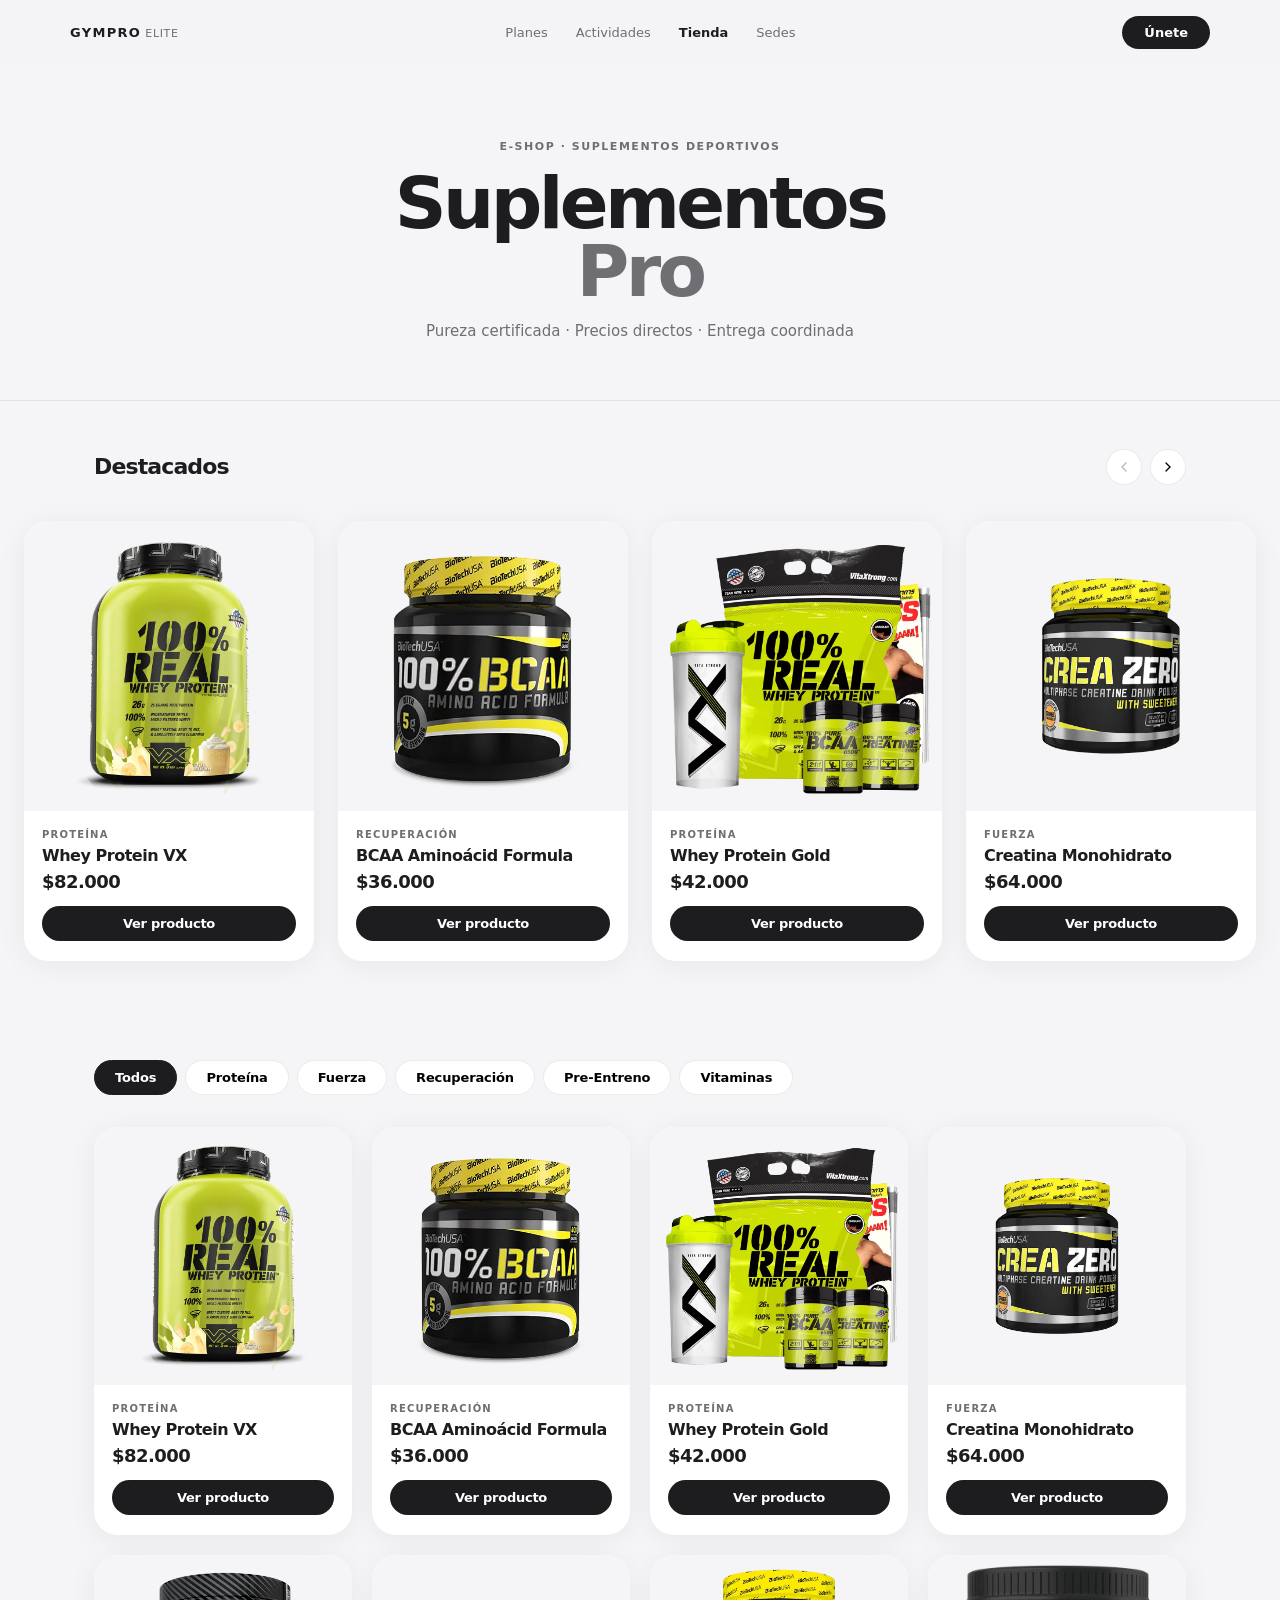
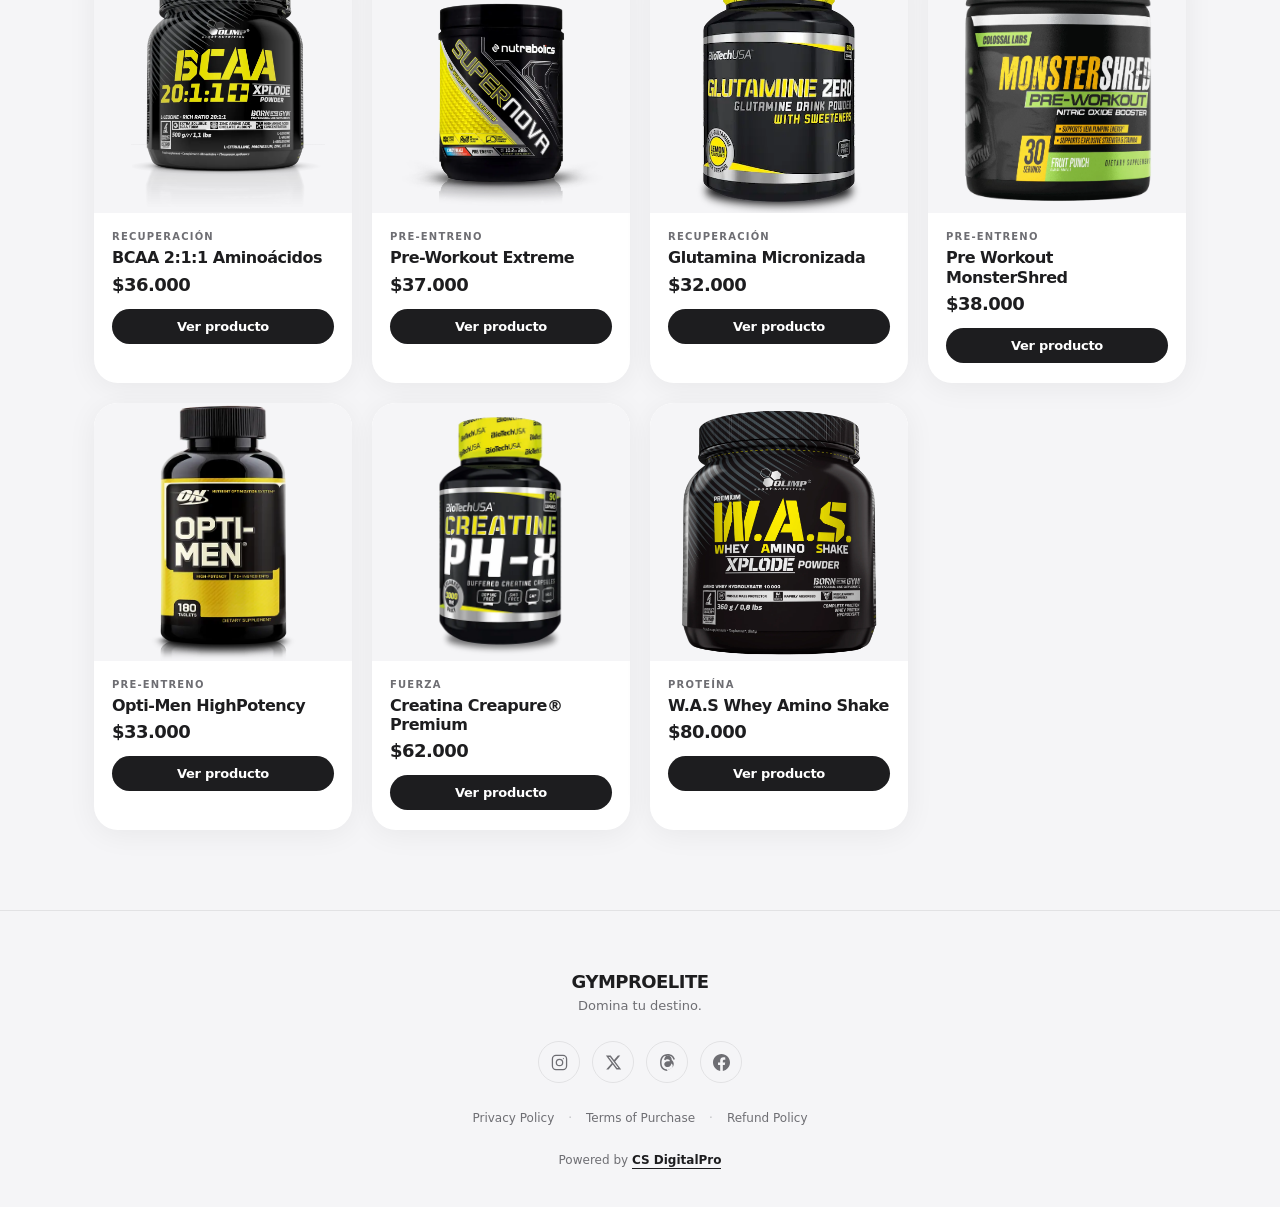
==== commit 1d2a1b0e: "fix navbar version Mobile" ====
--- a/shop.html
+++ b/shop.html
@@ -38,6 +38,7 @@
       <a href="shop.html">Tienda</a>
       <a href="index.html#sedes">Sedes</a>
       <a href="legal.html">Legal</a>
+      <a href="index.html#planes" class="nav__mobile-cta">Únete</a>
     </div>
   </nav>
 
--- a/assets/css/style.css
+++ b/assets/css/style.css
@@ -128,20 +128,31 @@
 /* Mobile nav drawer */
 .nav__mobile {
   display: none; flex-direction: column; gap: 0;
-  position: fixed; top: 60px; left: 0; right: 0; z-index: 99;
+  position: absolute; top: 100%; left: 0; right: 0; z-index: 99;
   background: rgba(245,245,247,0.98);
   backdrop-filter: blur(20px);
+  -webkit-backdrop-filter: blur(20px);
   border-bottom: 1px solid var(--border);
   padding: 16px 24px;
   transform: translateY(-110%);
   transition: transform 0.5s var(--ease);
-}
-.nav__mobile.open { transform: translateY(0); }
+  pointer-events: none;
+}
+.nav__mobile.open { transform: translateY(0); pointer-events: auto; }
 .nav__mobile a {
   padding: 14px 0; font-size: 16px; font-weight: 600;
   border-bottom: 1px solid var(--border); color: var(--dark);
 }
 .nav__mobile a:last-child { border: none; }
+.nav__mobile-cta {
+  margin-top: 8px;
+  display: inline-block !important;
+  background: var(--dark); color: var(--white) !important;
+  padding: 12px 24px !important; border-radius: 50px;
+  text-align: center; font-size: 14px !important; font-weight: 700 !important;
+  transition: background 0.3s var(--ease);
+}
+.nav__mobile-cta:hover { background: #2d2d30; }
 
 /* ============================================================
    6. HERO SECTION — Parallax dinámico en 3 capas
@@ -266,7 +277,7 @@
   background: linear-gradient(to bottom, var(--white), transparent);
 }
 .bento-mini-slider .swiper-slide img {
-  width: 100%; height: 100%; object-fit: cover;
+  width: 100%; height: 100%; object-fit: contain;
   transition: transform 0.8s var(--ease);
 }
 .bento-mini-slider .swiper-slide:hover img { transform: scale(1.05); }
@@ -502,7 +513,7 @@
   border-radius: 18px; overflow: hidden; background: var(--bg);
   aspect-ratio: 1; position: relative;
 }
-.product-modal__img img { width: 100%; height: 100%; object-fit: cover; }
+.product-modal__img img { width: 100%; height: 100%; object-fit: contain; }
 .product-modal__badge {
   position: absolute; top: 12px; left: 12px;
   background: var(--dark); color: var(--white);
@@ -605,7 +616,7 @@
 .product-card:hover { transform: translateY(-6px) scale(1.01); box-shadow: var(--shadow-h); }
 
 .product-card__img  { aspect-ratio: 1; overflow: hidden; background: var(--bg); position: relative; }
-.product-card__img img { width: 100%; height: 100%; object-fit: cover; transition: transform 0.6s var(--ease); }
+.product-card__img img { width: 100%; height: 100%; object-fit: contain; transition: transform 0.6s var(--ease); }
 .product-card:hover .product-card__img img { transform: scale(1.06); }
 
 .product-card__cat   { font-size: 10px; font-weight: 700; letter-spacing: 0.12em; text-transform: uppercase; color: var(--grey); display: block; margin-bottom: 6px; }
@@ -695,6 +706,7 @@
   .nav__links    { display: none; }
   .nav__burger   { display: flex; }
   .nav__mobile   { display: flex; }
+  .nav__cta      { display: none; }
 
   /* Hero */
   .hero { padding: 100px 20px 60px; }
